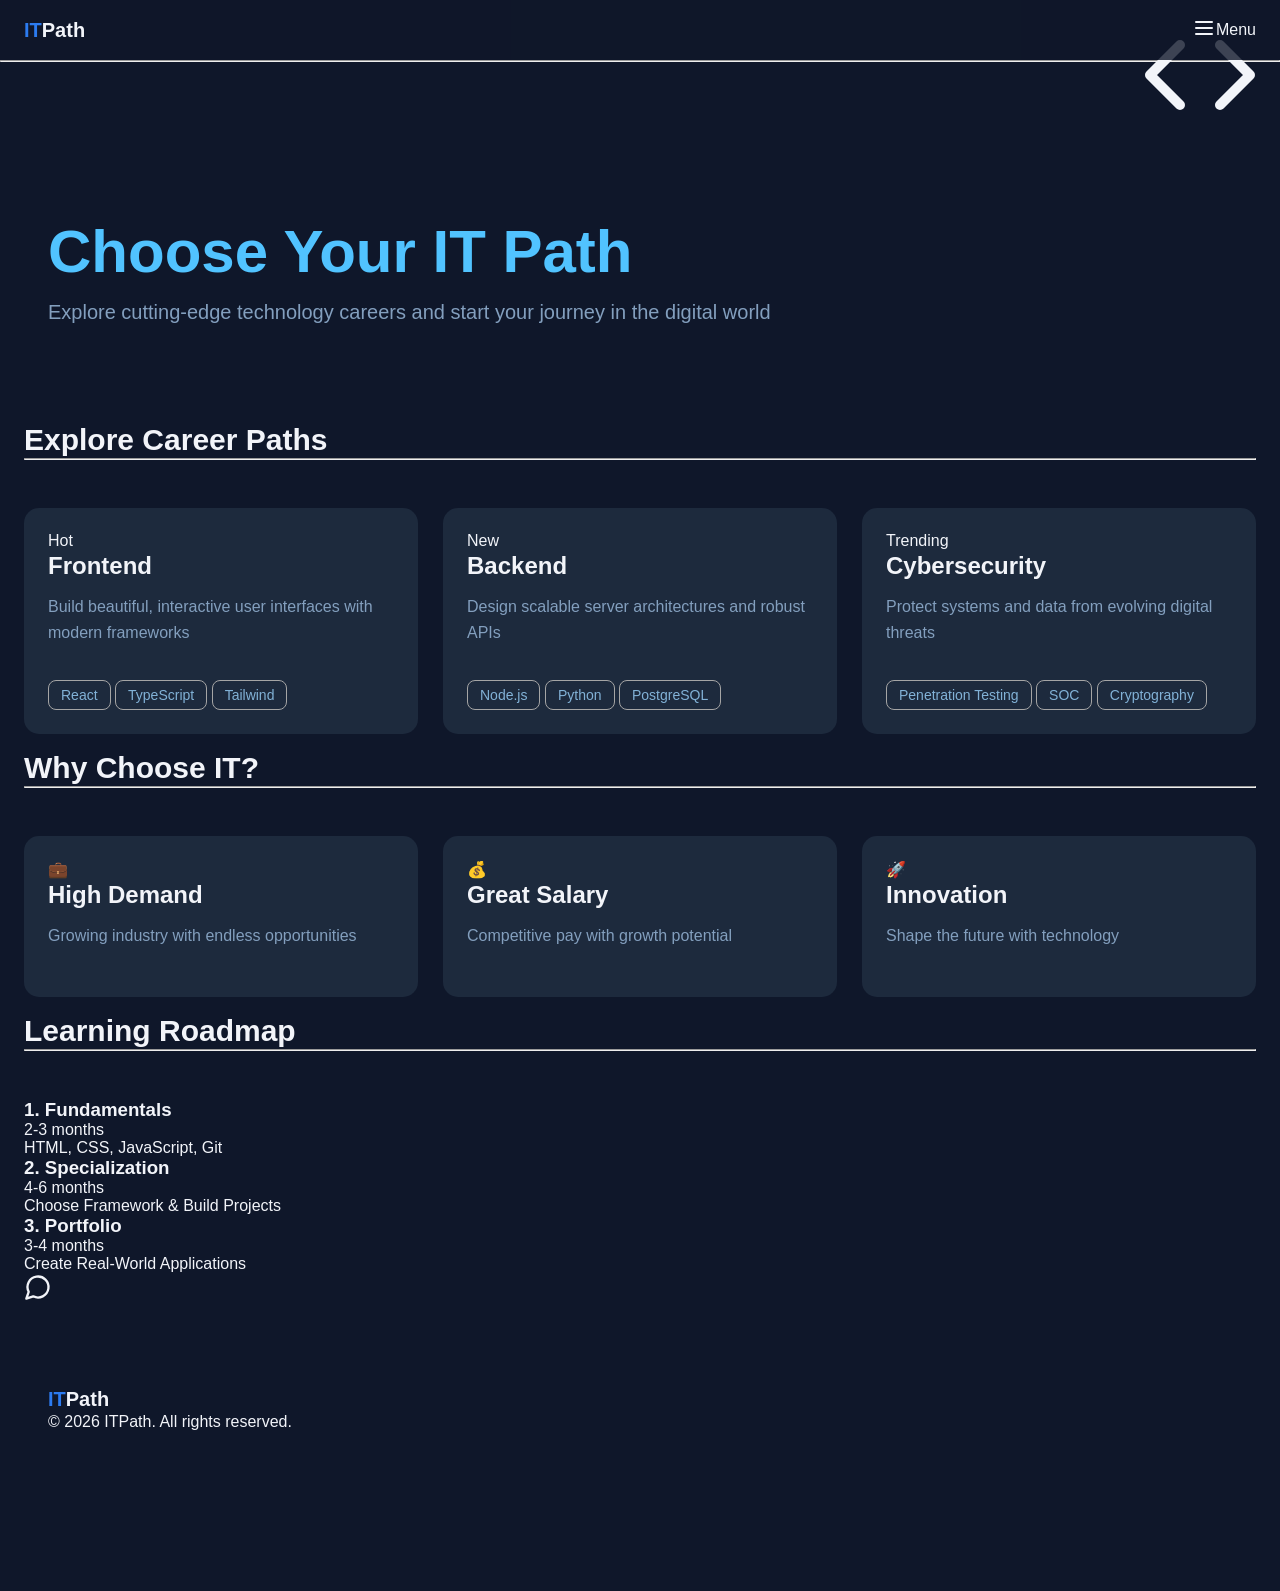
==== lesson_13/index.html @ a63115ed "Add files via upload" ====
<!DOCTYPE html>
<html lang="en">
<head>
    <meta charset="UTF-8">
    <title>Title</title>
    <link rel="stylesheet" href="style/style.css" type="text/css">
    <meta name="viewport" content="width=device-width, initial-scale=1.0">
</head>
<body>
<header class = "header">
    <div class = "logo"><span>IT</span>Path</div>
    <a class = "header-btn"><span><svg xmlns="http://www.w3.org/2000/svg" width="24" height="24" viewBox="0 0 24 24" fill="none" stroke="currentColor" stroke-width="2" stroke-linecap="round" stroke-linejoin="round" class="lucide lucide-menu"><line x1="4" x2="20" y1="12" y2="12"></line><line x1="4" x2="20" y1="6" y2="6"></line><line x1="4" x2="20" y1="18" y2="18"></line></svg></span>Menu</a>
</header>
<hr>
<div class = "wrapper">
    <main>
        <div class = "top-main">
            <div class = "name">
                <h1>Choose Your IT Path</h1>
                <p>Explore cutting-edge technology careers and start your journey in the digital world</p>
            </div>
            <span class = "imagi">
                <svg xmlns="http://www.w3.org/2000/svg" width="120" height="120" viewBox="0 0 24 24" fill="none" stroke="currentColor" stroke-width="2" stroke-linecap="round" stroke-linejoin="round" class="lucide lucide-code text-blue-500"><polyline points="16 18 22 12 16 6"></polyline><polyline points="8 6 2 12 8 18"></polyline></svg>
            </span>
        </div>
        <div class = "middle">
            <section class = "sect">
                <div class = "explore">
                    <h2>Explore Career Paths</h2>
                    <hr>
                </div>
                    <div class = "cards">
                        <article class = "card">
                            <span>Hot</span>
                            <h3>Frontend</h3>
                            <p>Build beautiful, interactive user interfaces with modern frameworks</p>
                            <div class = "tags">
                                <span>React</span>
                                <span>TypeScript</span>
                                <span>Tailwind</span>
                            </div>
                        </article>
                        <article class = "card">
                            <span>New</span>
                            <h3>Backend</h3>
                            <p>Design scalable server architectures and robust APIs</p>
                            <div class = "tags">
                                <span>Node.js</span>
                                <span>Python</span>
                                <span>PostgreSQL</span>
                            </div>
                        </article>
                        <article class = "card">
                            <span>Trending</span>
                            <h3>Cybersecurity</h3>
                            <p>Protect systems and data from evolving digital threats</p>
                            <div class = "tags">
                                <span>Penetration Testing</span>
                                <span>SOC</span>
                                <span>Cryptography</span>
                            </div>
                        </article>
                    </div>
            </section>
            <section class = "sect">
                <div class = "explore">
                    <h2>Why Choose IT?</h2>
                    <hr>
                </div>
                    <div class = "cards">
                        <article class = "card small">
                            <span>💼</span>
                            <h3>High Demand</h3>
                            <p>Growing industry with endless opportunities</p>
                        </article>
                        <article class = "card small">
                            <span>💰</span>
                            <h3>Great Salary</h3>
                            <p>Competitive pay with growth potential</p>
                        </article>
                        <article class = "card small">
                            <span>🚀</span>
                            <h3>Innovation</h3>
                            <p>Shape the future with technology</p>
                        </article>
                    </div>
            </section>
            <section class = "sect">
                <div class = "explore">
                    <h2>Learning Roadmap</h2>
                    <hr>
                </div>
                    <div class = "blocks">
                        <article class = "block">
                            <div class = "top-block">
                                <h3>1. Fundamentals</h3>
                                <p>2-3 months</p>
                            </div>
                            <div class = "bottom-block">
                                <p>HTML, CSS, JavaScript, Git</p>
                            </div>
                        </article>
                        <article class = "block">
                            <div class = "top-block">
                                <h3>2. Specialization</h3>
                                <p>4-6 months</p>
                            </div>
                            <div class = "bottom-block">
                                <p>Choose Framework & Build Projects</p>
                            </div>
                        </article>
                        <article class = "block">
                            <div class = "top-block">
                                <h3>3. Portfolio</h3>
                                <p>3-4 months</p>
                            </div>
                            <div class = "bottom-block">
                                <p>Create Real-World Applications</p>
                            </div>
                        </article>
                    </div>
            </section>
        </div>
    </main>
    <div class = "message"><svg xmlns="http://www.w3.org/2000/svg" width="28" height="28" viewBox="0 0 24 24" fill="none" stroke="currentColor" stroke-width="2" stroke-linecap="round" stroke-linejoin="round" class="lucide lucide-message-circle text-white"><path d="M7.9 20A9 9 0 1 0 4 16.1L2 22Z"></path></svg></div>
    <footer>
        <div class = "wrapper">
            <div class = "logo"><span>IT</span>Path</div>
            <p>&copy; 2026 ITPath. All rights reserved.</p>
        </div>
    </footer>
</div>


</body>
</html>
---- lesson_13/style/style.css ----
*{
    margin: 0;
    padding: 0;
    box-sizing: border-box;
    text-decoration: none;
    list-style: none;
    font-family: "Segoe UI", Tahoma, Geneva, Verdana, sans-serif;
}
body{
    background: #0f172a;
    color: #f2f4f9;
}
.wrapper{
    max-width: 1300px;
    margin: 0 auto;
    padding: 80px 24px;
}
header{
    max-width: 1300px;
    margin: 0 auto;
    padding: 16px 24px;
    display: grid;
    grid-template-columns: 1fr 1fr;
    align-items: center;
    justify-content: center;
    position: sticky;
    top: 0;
    z-index: 100;
    background: rgba(15, 23, 42, 0.8);
    color: #f2f4f9;
    border-bottom: #ffffff;
}
.header-btn{
    display: flex;
    justify-content: end;
    align-items: center;
}
.logo{
    font-size: 20px;
    line-height: 28px;
    font-weight: 700;
}
.logo span{
    color: #2c7bf0;
}
.top-main{
    padding: 80px 24px;
}
.name{
    display: flex;
    flex-direction: column;
    justify-items: center;
    row-gap: 16px;
}
.name h1{
    font-size: 60px;
    line-height: 60px;
    font-weight: 700;
    color: #51c3ff;
}
.name p{
    font-size: 20px;
    line-height: 28px;
    font-weight: 400;
    color: #839fbe;
}
.imagi{
    position: absolute;
    top: 10px;
    right: 10px;
    padding: 5px 10px;
}
.explore{
    padding: 16px 0;
    display: flex;
    flex-direction: column;
    column-gap: 16px;
    margin-bottom: 32px;
}
.explore h2{
    font-size: 30px;
    line-height: 36px;
    font-weight: 700;
}
.cards{
    display: grid;
    grid-template-columns: 1fr 1fr 1fr;
    column-gap: 25px;
}
.card{
    display: flex;
    flex-direction: column;
    padding: 24px;
    border-radius: 15px;
    background: #1d2a3d;
    outline: white;
}
.card h3{
    font-size: 24px;
    line-height: 32px;
    font-weight: 650;
    margin-bottom: 12px;
}
.card p{
    margin-bottom: 24px;
    font-size: 16px;
    line-height: 26px;
    color: #839fbe;
}
.tags span{
    display: inline-grid;
    margin-top: 10px;
    padding: 4px 12px;
    border-radius: 8px;
    background: #1d2a3d;
    color: #82b2d7;
    font-size: 14px;
    line-height: 20px;
    font-weight: 400;
    border: 1px solid #a5a5a5;
}
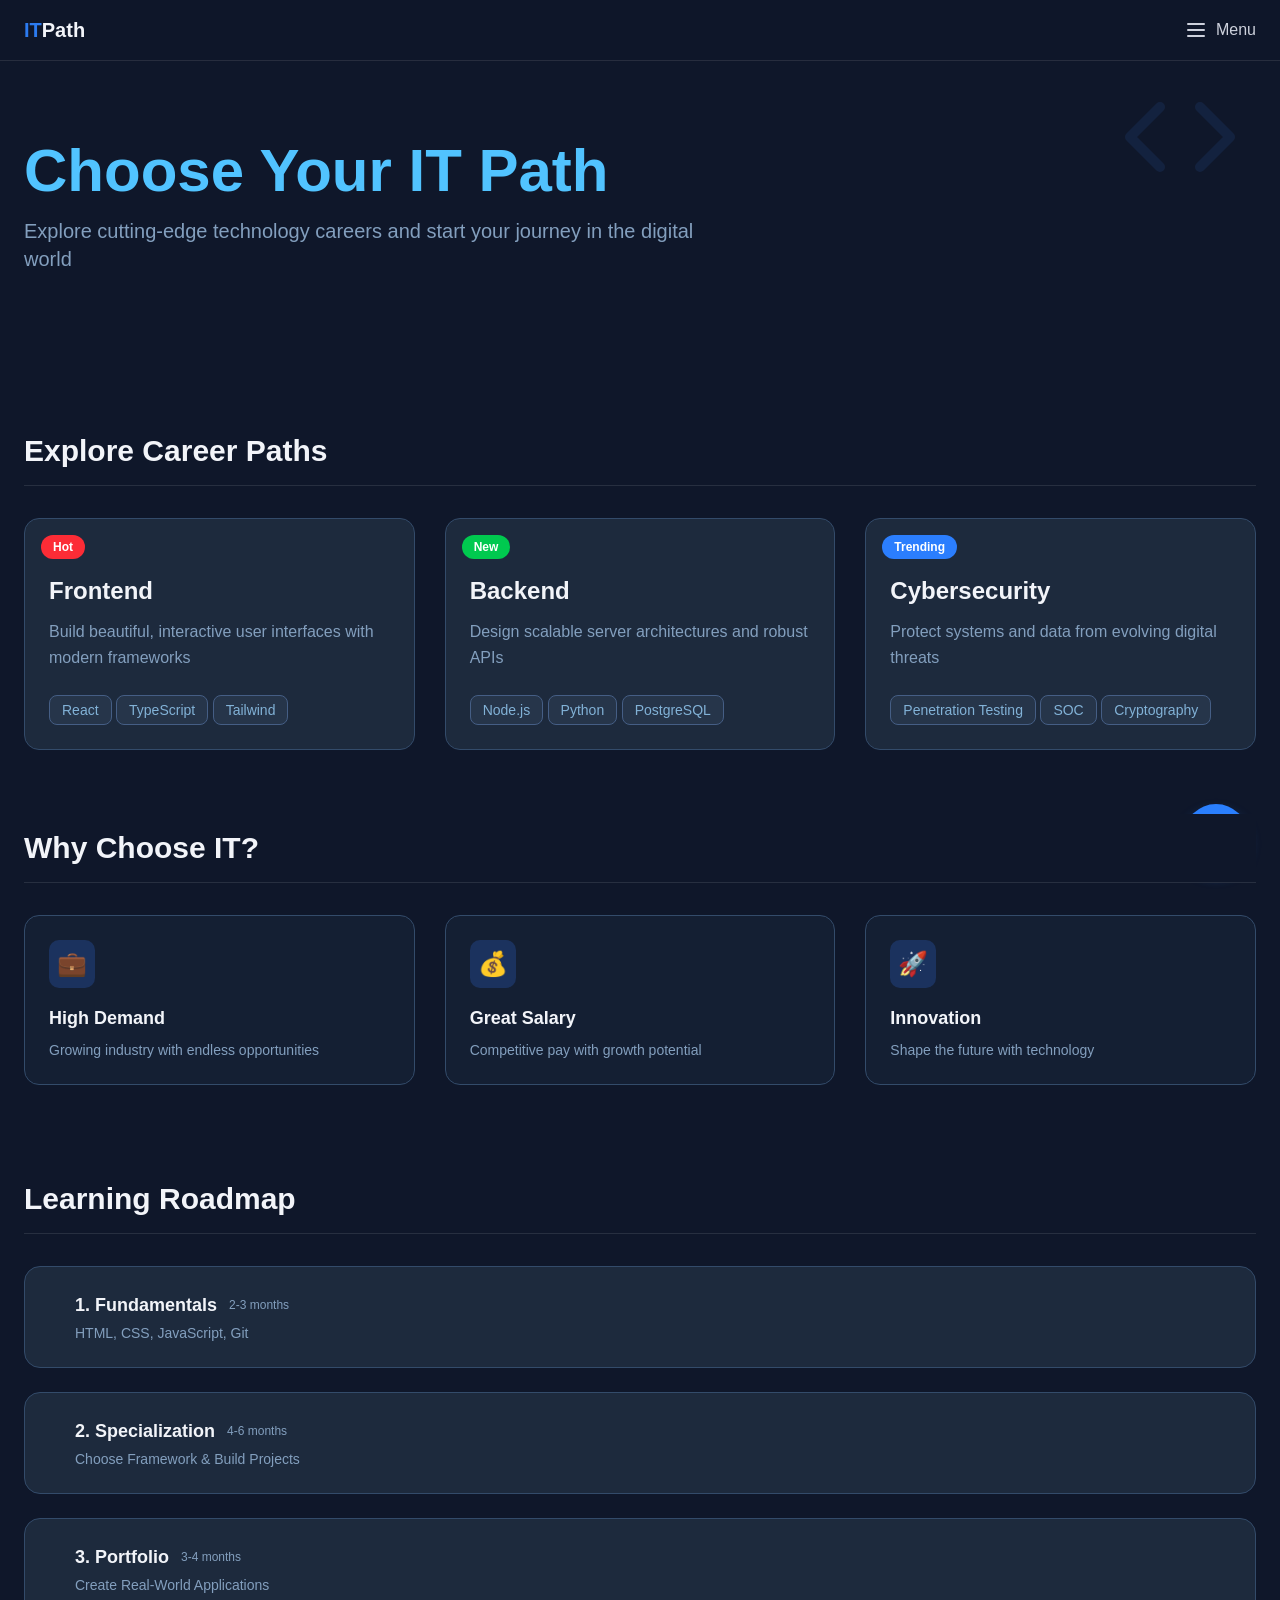
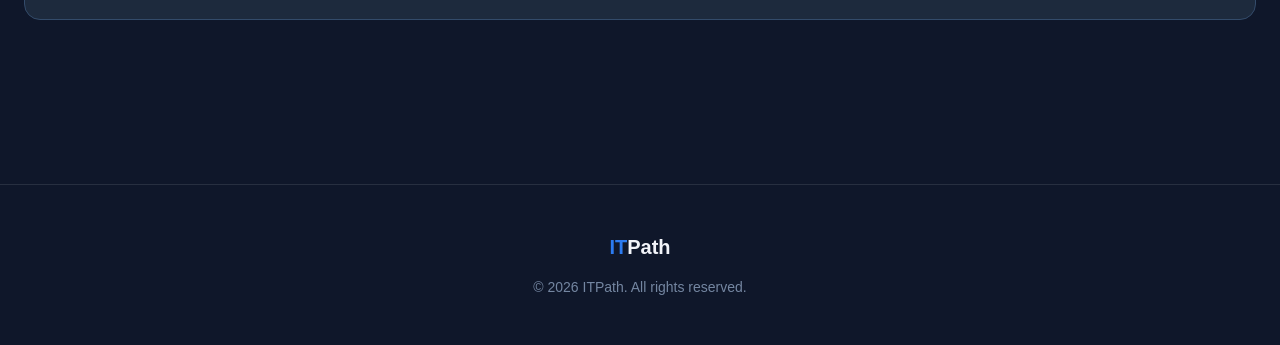
==== commit 4a36388e: "Add files via upload" ====
--- a/lesson_13/index.html
+++ b/lesson_13/index.html
@@ -8,10 +8,12 @@
 </head>
 <body>
 <header class = "header">
-    <div class = "logo"><span>IT</span>Path</div>
-    <a class = "header-btn"><span><svg xmlns="http://www.w3.org/2000/svg" width="24" height="24" viewBox="0 0 24 24" fill="none" stroke="currentColor" stroke-width="2" stroke-linecap="round" stroke-linejoin="round" class="lucide lucide-menu"><line x1="4" x2="20" y1="12" y2="12"></line><line x1="4" x2="20" y1="6" y2="6"></line><line x1="4" x2="20" y1="18" y2="18"></line></svg></span>Menu</a>
+    <div class="header-container">
+        <div class = "logo"><span>IT</span>Path</div>
+        <a class = "header-btn"><span><svg xmlns="http://www.w3.org/2000/svg" width="24" height="24" viewBox="0 0 24 24" fill="none" stroke="currentColor" stroke-width="2" stroke-linecap="round" stroke-linejoin="round" class="lucide lucide-menu"><line x1="4" x2="20" y1="12" y2="12"></line><line x1="4" x2="20" y1="6" y2="6"></line><line x1="4" x2="20" y1="18" y2="18"></line></svg></span>Menu</a>
+    </div>
 </header>
-<hr>
+
 <div class = "wrapper">
     <main>
         <div class = "top-main">
@@ -27,11 +29,11 @@
             <section class = "sect">
                 <div class = "explore">
                     <h2>Explore Career Paths</h2>
-                    <hr>
                 </div>
-                    <div class = "cards">
-                        <article class = "card">
-                            <span>Hot</span>
+                <div class = "cards">
+                    <article class = "card">
+                        <span class = "status hot">Hot</span>
+                        <div class = content>
                             <h3>Frontend</h3>
                             <p>Build beautiful, interactive user interfaces with modern frameworks</p>
                             <div class = "tags">
@@ -39,9 +41,11 @@
                                 <span>TypeScript</span>
                                 <span>Tailwind</span>
                             </div>
-                        </article>
-                        <article class = "card">
-                            <span>New</span>
+                        </div>
+                    </article>
+                    <article class = "card">
+                        <span class = "status new">New</span>
+                        <div class = content>
                             <h3>Backend</h3>
                             <p>Design scalable server architectures and robust APIs</p>
                             <div class = "tags">
@@ -49,9 +53,11 @@
                                 <span>Python</span>
                                 <span>PostgreSQL</span>
                             </div>
-                        </article>
-                        <article class = "card">
-                            <span>Trending</span>
+                        </div>
+                    </article>
+                    <article class = "card">
+                        <span class = "status trending">Trending</span>
+                        <div class = content>
                             <h3>Cybersecurity</h3>
                             <p>Protect systems and data from evolving digital threats</p>
                             <div class = "tags">
@@ -59,77 +65,75 @@
                                 <span>SOC</span>
                                 <span>Cryptography</span>
                             </div>
-                        </article>
-                    </div>
+                        </div>
+
+                    </article>
+                </div>
             </section>
-            <section class = "sect">
+            <section class = "sect two">
                 <div class = "explore">
                     <h2>Why Choose IT?</h2>
-                    <hr>
                 </div>
-                    <div class = "cards">
-                        <article class = "card small">
-                            <span>💼</span>
-                            <h3>High Demand</h3>
-                            <p>Growing industry with endless opportunities</p>
-                        </article>
-                        <article class = "card small">
-                            <span>💰</span>
-                            <h3>Great Salary</h3>
-                            <p>Competitive pay with growth potential</p>
-                        </article>
-                        <article class = "card small">
-                            <span>🚀</span>
-                            <h3>Innovation</h3>
-                            <p>Shape the future with technology</p>
-                        </article>
-                    </div>
+                <div class = "cards">
+                    <article class = "card small">
+                        <span>💼</span>
+                        <h3>High Demand</h3>
+                        <p>Growing industry with endless opportunities</p>
+                    </article>
+                    <article class = "card small">
+                        <span>💰</span>
+                        <h3>Great Salary</h3>
+                        <p>Competitive pay with growth potential</p>
+                    </article>
+                    <article class = "card small">
+                        <span>🚀</span>
+                        <h3>Innovation</h3>
+                        <p>Shape the future with technology</p>
+                    </article>
+                </div>
             </section>
-            <section class = "sect">
+            <section class = "sect three">
                 <div class = "explore">
                     <h2>Learning Roadmap</h2>
-                    <hr>
                 </div>
-                    <div class = "blocks">
-                        <article class = "block">
-                            <div class = "top-block">
-                                <h3>1. Fundamentals</h3>
-                                <p>2-3 months</p>
-                            </div>
-                            <div class = "bottom-block">
-                                <p>HTML, CSS, JavaScript, Git</p>
-                            </div>
-                        </article>
-                        <article class = "block">
-                            <div class = "top-block">
-                                <h3>2. Specialization</h3>
-                                <p>4-6 months</p>
-                            </div>
-                            <div class = "bottom-block">
-                                <p>Choose Framework & Build Projects</p>
-                            </div>
-                        </article>
-                        <article class = "block">
-                            <div class = "top-block">
-                                <h3>3. Portfolio</h3>
-                                <p>3-4 months</p>
-                            </div>
-                            <div class = "bottom-block">
-                                <p>Create Real-World Applications</p>
-                            </div>
-                        </article>
-                    </div>
+                <div class = "blocks">
+                    <article class = "block">
+                        <div class = "top-block">
+                            <h3>1. Fundamentals</h3>
+                            <p>2-3 months</p>
+                        </div>
+                        <div class = "bottom-block">
+                            <p>HTML, CSS, JavaScript, Git</p>
+                        </div>
+                    </article>
+                    <article class = "block">
+                        <div class = "top-block">
+                            <h3>2. Specialization</h3>
+                            <p>4-6 months</p>
+                        </div>
+                        <div class = "bottom-block">
+                            <p>Choose Framework & Build Projects</p>
+                        </div>
+                    </article>
+                    <article class = "block">
+                        <div class = "top-block">
+                            <h3>3. Portfolio</h3>
+                            <p>3-4 months</p>
+                        </div>
+                        <div class = "bottom-block">
+                            <p>Create Real-World Applications</p>
+                        </div>
+                    </article>
+                </div>
             </section>
         </div>
     </main>
     <div class = "message"><svg xmlns="http://www.w3.org/2000/svg" width="28" height="28" viewBox="0 0 24 24" fill="none" stroke="currentColor" stroke-width="2" stroke-linecap="round" stroke-linejoin="round" class="lucide lucide-message-circle text-white"><path d="M7.9 20A9 9 0 1 0 4 16.1L2 22Z"></path></svg></div>
-    <footer>
-        <div class = "wrapper">
-            <div class = "logo"><span>IT</span>Path</div>
-            <p>&copy; 2026 ITPath. All rights reserved.</p>
-        </div>
-    </footer>
 </div>
+<footer>
+    <div class = "logo"><span>IT</span>Path</div>
+    <p>&copy; 2026 ITPath. All rights reserved.</p>
+</footer>
 
 
 </body>
--- a/lesson_13/style/style.css
+++ b/lesson_13/style/style.css
@@ -4,7 +4,7 @@
     box-sizing: border-box;
     text-decoration: none;
     list-style: none;
-    font-family: "Segoe UI", Tahoma, Geneva, Verdana, sans-serif;
+    font-family: "Inter", sans-serif;
 }
 body{
     background: #0f172a;
@@ -13,27 +13,42 @@
 .wrapper{
     max-width: 1300px;
     margin: 0 auto;
-    padding: 80px 24px;
+    padding: 0 24px 0 24px;
 }
 header{
+    width: 100%;
+    position: sticky;
+    top: 0;
+    z-index: 1000;
+    border-bottom: 1px solid rgba(255, 255, 255, 0.1);
+    background: rgba(15, 23, 42, 0.9);
+    backdrop-filter: blur(7px);
+}
+.header-container{
     max-width: 1300px;
     margin: 0 auto;
     padding: 16px 24px;
-    display: grid;
-    grid-template-columns: 1fr 1fr;
-    align-items: center;
-    justify-content: center;
-    position: sticky;
-    top: 0;
-    z-index: 100;
-    background: rgba(15, 23, 42, 0.8);
+    display: flex;
+    flex-direction: row;
+    align-items: center;
+    justify-content: space-between;
     color: #f2f4f9;
-    border-bottom: #ffffff;
 }
 .header-btn{
     display: flex;
-    justify-content: end;
-    align-items: center;
+    align-items: center;
+    flex-direction: row;
+    gap: 8px;
+    color: #cdd1dc;
+    cursor: pointer;
+    font-size: 16px;
+    line-height: 24px;
+}
+.header-btn:hover{
+    color: #1b63bf;
+}
+.header-btn svg {
+    display: block;
 }
 .logo{
     font-size: 20px;
@@ -44,19 +59,19 @@
     color: #2c7bf0;
 }
 .top-main{
-    padding: 80px 24px;
+    position: relative;
+    padding: 80px 0;
+
 }
 .name{
-    display: flex;
-    flex-direction: column;
-    justify-items: center;
-    row-gap: 16px;
+    max-width: 680px;
 }
 .name h1{
     font-size: 60px;
     line-height: 60px;
     font-weight: 700;
     color: #51c3ff;
+    margin-bottom: 16px;
 }
 .name p{
     font-size: 20px;
@@ -66,16 +81,23 @@
 }
 .imagi{
     position: absolute;
-    top: 10px;
-    right: 10px;
-    padding: 5px 10px;
+    top: 0;
+    right: 0;
+    opacity: 0.1;
+    color: #3b82f6;
+    padding: 16px;
+}
+.middle{
+    padding: 64px 0;
 }
 .explore{
     padding: 16px 0;
-    display: flex;
-    flex-direction: column;
-    column-gap: 16px;
     margin-bottom: 32px;
+    position: sticky;
+    top: 80px;
+    z-index: 10;
+    background-color: #0f172a;
+    border-bottom: 1px solid rgba(255, 255, 255, 0.1);
 }
 .explore h2{
     font-size: 30px;
@@ -85,15 +107,21 @@
 .cards{
     display: grid;
     grid-template-columns: 1fr 1fr 1fr;
-    column-gap: 25px;
+    column-gap: 30px;
 }
 .card{
     display: flex;
+    position: relative;
     flex-direction: column;
     padding: 24px;
     border-radius: 15px;
     background: #1d2a3d;
-    outline: white;
+    border: 1px solid #334b6a;
+    transition: 0.3s;
+}
+.card:hover{
+    box-shadow: 0 0 50px #1e4e9a;
+    border: 1px solid #5173aa;
 }
 .card h3{
     font-size: 24px;
@@ -109,13 +137,139 @@
 }
 .tags span{
     display: inline-grid;
-    margin-top: 10px;
     padding: 4px 12px;
     border-radius: 8px;
+    background: #26354a;
+    color: #82b2d7;
+    font-size: 14px;
+    line-height: 20px;
+    font-weight: 400;
+    border: 1px solid #455e85;
+}
+.status{
+    position: absolute;
+    top: 16px;
+    left: 16px;
+    padding: 4px 12px;
+    border-radius: 20px;
+    font-size: 12px;
+    line-height: 16px;
+    font-weight: 700;
+    color: #ffffff;
+}
+.hot {
+    background: #fc2c36;
+}
+.new {
+    background: #00c94f;
+}
+.trending {
+    background: #2b7efe;
+}
+.content{
+    padding: 32px 0 0;
+}
+.two{
+    margin-top: 64px;
+}
+.small{
+    background: #141f33;
+}
+.small:hover{
+    border: 1px solid #334b6a;
+    box-shadow: none;
+}
+.small span{
+    margin-bottom: 16px;
+    width: fit-content;
+    display: flex;
+    padding: 8px;
+    border-radius: 10px;
+    background: #1b325e;
+    font-size: 24px;
+    line-height: 32px;
+    font-weight: 600;
+}
+.small h3{
+    font-size: 18px;
+    line-height: 28px;
+    font-weight: 600;
+    margin-bottom: 8px;
+}
+.small p{
+    font-size: 14px;
+    line-height: 20px;
+    margin-bottom: 0;
+}
+.three{
+    margin-top: 80px;
+    margin-bottom: 100px;
+}
+.blocks{
+    display: flex;
+    flex-direction: column;
+    gap: 24px;
+}
+.block {
+    position: relative;
     background: #1d2a3d;
-    color: #82b2d7;
+    padding: 24px 24px 24px 50px;
+    border-radius: 16px;
+    border: 1px solid #334b6a;
+}
+.top-block {
+    display: flex;
+    flex-direction: row;
+    align-items: center;
+    gap: 12px;
+    margin-bottom: 4px;
+}
+.top-block h3{
+    font-size: 18px;
+    line-height: 28px;
+    font-weight: 600;
+}
+.top-block p{
+    font-size: 12px;
+    line-height: 16px;
+    color: #839fbe;
+}
+.bottom-block p{
     font-size: 14px;
     line-height: 20px;
     font-weight: 400;
-    border: 1px solid #a5a5a5;
+    color: #839fbe;
+}
+footer{
+    display: flex;
+    flex-direction: column;
+    align-items: center;
+    justify-content: center;
+    padding: 48px 0;
+    border-top: 1px solid rgba(255, 255, 255, 0.1);
+}
+footer div{
+    margin-bottom: 16px;
+}
+footer p{
+    font-size: 14px;
+    line-height: 20px;
+    color: #7486a1;
+}
+.message{
+    position: fixed;
+    bottom: 32px;
+    right: 32px;
+    display: flex;
+    padding: 18px;
+    background: #2a7ffe;
+    border-radius: 100px;
+    width: fit-content;
+    box-shadow: 0 8px 12px #1e4e9a;
+    transition: 0.3s;
+    cursor: pointer;
+}
+.message:hover{
+    background: #135bd3;
+    transform: scale(1.1);
 }
